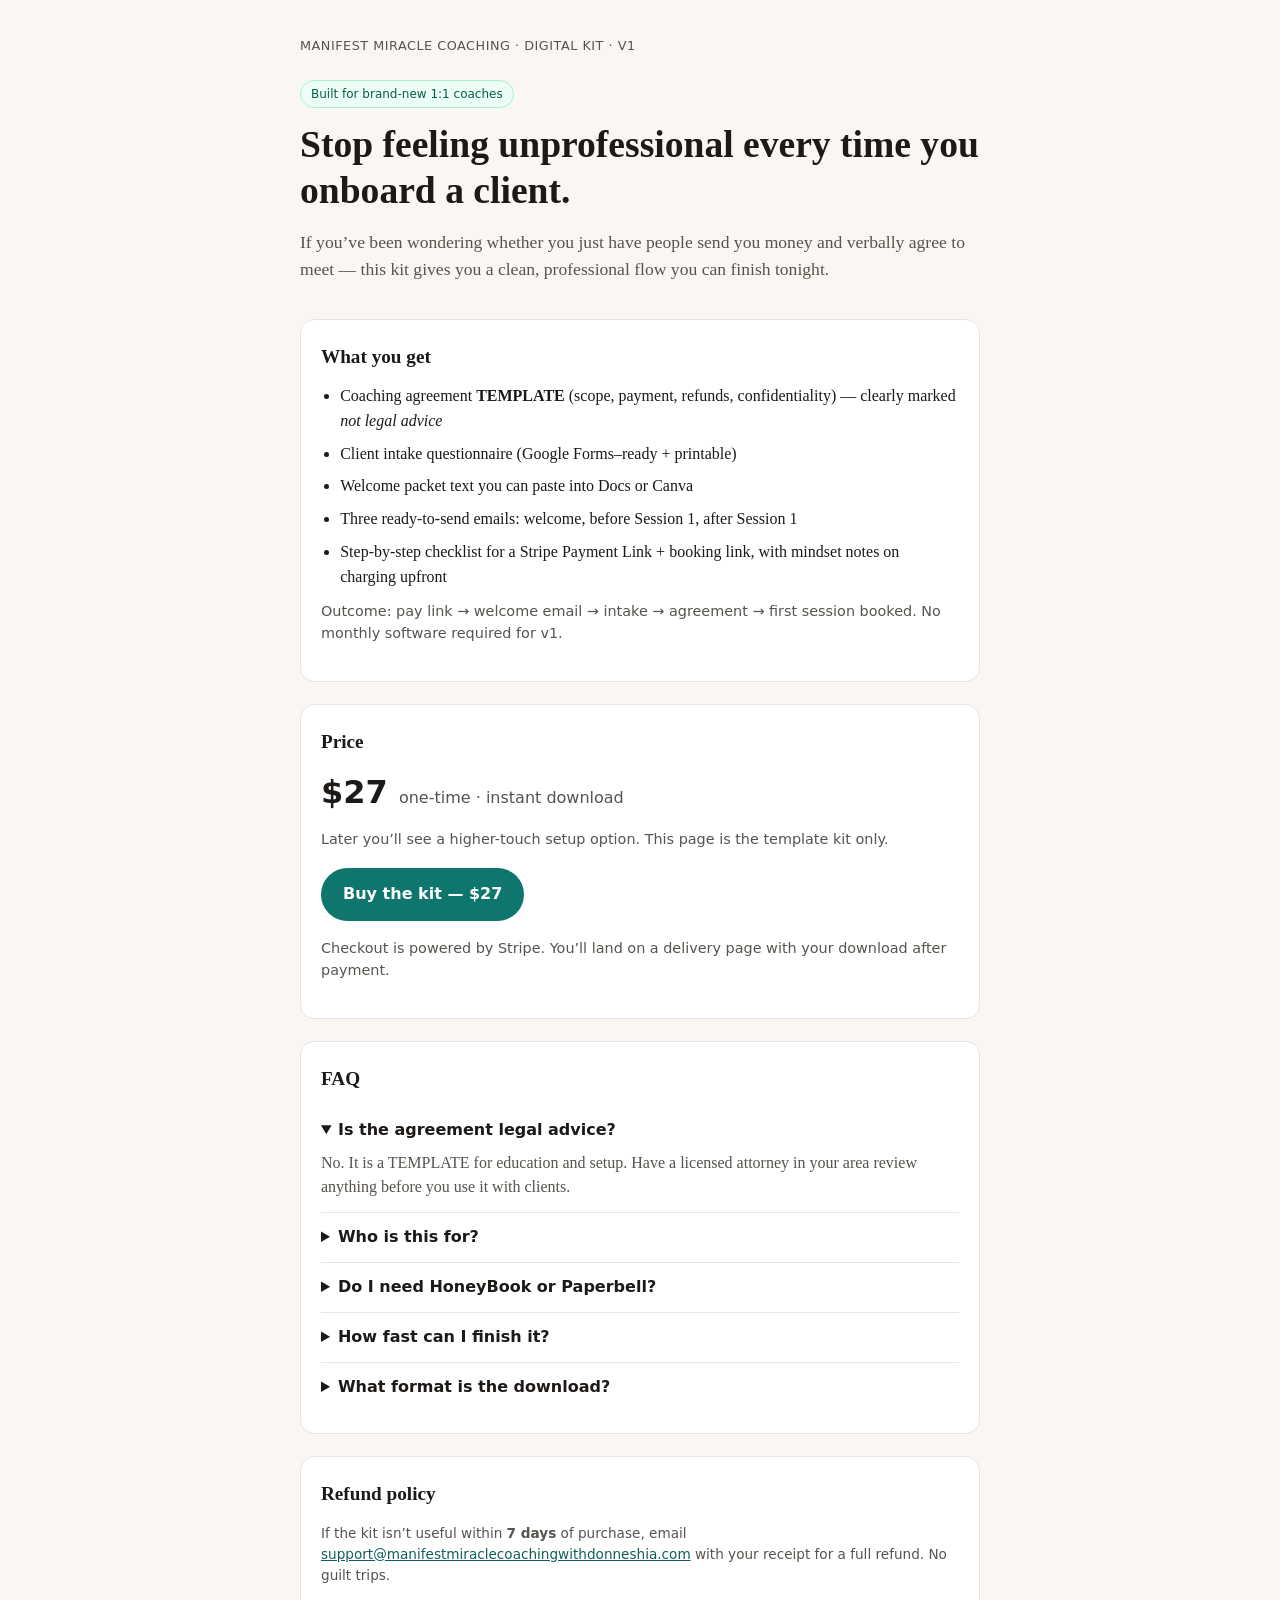
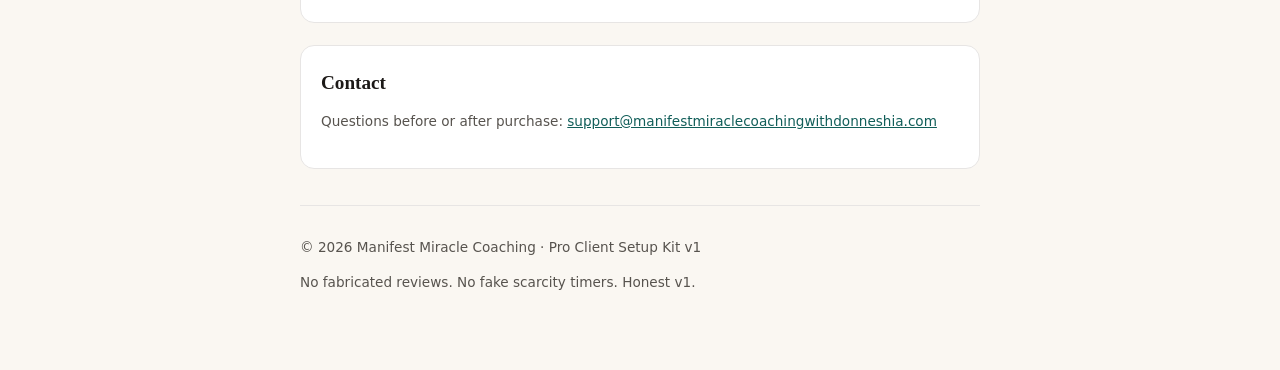
==== index.html @ d8ccd4b5 "Add kit landing, downloads, and thank-you page" ====
<!DOCTYPE html>
<html lang="en">
<head>
  <meta charset="utf-8" />
  <meta name="viewport" content="width=device-width, initial-scale=1" />
  <title>Pro Client Setup Kit for New Coaches — $27</title>
  <meta name="description" content="Go from send-me-money-and-we’ll-meet to a professional coaching client setup in one evening. Agreement template, intake, welcome packet, emails, Stripe checklist." />
  <link rel="stylesheet" href="styles.css" />
</head>
<body>
  <main class="wrap">
    <header>
      <p class="eyebrow">Manifest Miracle Coaching · Digital kit · v1</p>
      <p class="badge">Built for brand-new 1:1 coaches</p>
      <h1>Stop feeling unprofessional every time you onboard a client.</h1>
      <p class="lede">
        If you’ve been wondering whether you just have people send you money and verbally agree to meet —
        this kit gives you a clean, professional flow you can finish tonight.
      </p>
    </header>

    <section class="card" aria-labelledby="get">
      <h2 id="get">What you get</h2>
      <ul>
        <li>Coaching agreement <strong>TEMPLATE</strong> (scope, payment, refunds, confidentiality) — clearly marked <em>not legal advice</em></li>
        <li>Client intake questionnaire (Google Forms–ready + printable)</li>
        <li>Welcome packet text you can paste into Docs or Canva</li>
        <li>Three ready-to-send emails: welcome, before Session 1, after Session 1</li>
        <li>Step-by-step checklist for a Stripe Payment Link + booking link, with mindset notes on charging upfront</li>
      </ul>
      <p class="note">Outcome: pay link → welcome email → intake → agreement → first session booked. No monthly software required for v1.</p>
    </section>

    <section class="card" aria-labelledby="price">
      <h2 id="price">Price</h2>
      <p class="price">$27 <span>one-time · instant download</span></p>
      <p class="note">Later you’ll see a higher-touch setup option. This page is the template kit only.</p>
      <p style="margin-top:18px">
        <a class="btn" id="buy" href="https://buy.stripe.com/test_14A7sK9336e85cBgp98ww02">Buy the kit — $27</a>
      </p>
      <p class="note">Checkout is powered by Stripe. You’ll land on a delivery page with your download after payment.</p>
    </section>

    <section class="card" aria-labelledby="faq">
      <h2 id="faq">FAQ</h2>
      <details open>
        <summary>Is the agreement legal advice?</summary>
        <p>No. It is a TEMPLATE for education and setup. Have a licensed attorney in your area review anything before you use it with clients.</p>
      </details>
      <details>
        <summary>Who is this for?</summary>
        <p>New or early-stage 1:1 life/mindset coaches (roughly first 0–10 clients) who feel messy with PayPal, email, and spreadsheets.</p>
      </details>
      <details>
        <summary>Do I need HoneyBook or Paperbell?</summary>
        <p>Not for this kit. You’ll use Stripe + a free booking link (Google Appointment schedule or Calendly) and the docs in the download.</p>
      </details>
      <details>
        <summary>How fast can I finish it?</summary>
        <p>Most coaches can customize and wire the flow in one evening. The checklist walks you through it.</p>
      </details>
      <details>
        <summary>What format is the download?</summary>
        <p>A ZIP of Markdown templates plus a printable PDF of the same kit.</p>
      </details>
    </section>

    <section class="card" aria-labelledby="refund">
      <h2 id="refund">Refund policy</h2>
      <p class="legal">If the kit isn’t useful within <strong>7 days</strong> of purchase, email
        <a href="mailto:support@manifestmiraclecoachingwithdonneshia.com">support@manifestmiraclecoachingwithdonneshia.com</a>
        with your receipt for a full refund. No guilt trips.</p>
    </section>

    <section class="card" aria-labelledby="contact">
      <h2 id="contact">Contact</h2>
      <p class="legal">Questions before or after purchase:
        <a href="mailto:support@manifestmiraclecoachingwithdonneshia.com">support@manifestmiraclecoachingwithdonneshia.com</a>
      </p>
    </section>

    <footer>
      <p>© 2026 Manifest Miracle Coaching · Pro Client Setup Kit v1</p>
      <p>No fabricated reviews. No fake scarcity timers. Honest v1.</p>
    </footer>
  </main>
</body>
</html>
---- styles.css ----
:root {
  --bg: #faf7f2;
  --ink: #1c1917;
  --muted: #57534e;
  --card: #ffffff;
  --accent: #0f766e;
  --accent-dark: #115e59;
  --border: #e7e5e4;
  --warn: #9a3412;
}
* { box-sizing: border-box; }
html { scroll-behavior: smooth; }
body {
  margin: 0;
  font-family: Georgia, "Times New Roman", serif;
  color: var(--ink);
  background: var(--bg);
  line-height: 1.55;
}
.wrap { max-width: 720px; margin: 0 auto; padding: 24px 20px 64px; }
header { padding: 12px 0 8px; }
.eyebrow {
  font-family: system-ui, -apple-system, sans-serif;
  font-size: 0.8rem;
  letter-spacing: 0.04em;
  text-transform: uppercase;
  color: var(--muted);
  margin: 0 0 12px;
}
h1 {
  font-size: clamp(1.75rem, 5vw, 2.35rem);
  line-height: 1.2;
  margin: 0 0 16px;
  font-weight: 700;
}
.lede { font-size: 1.1rem; color: var(--muted); margin: 0 0 28px; }
.card {
  background: var(--card);
  border: 1px solid var(--border);
  border-radius: 14px;
  padding: 22px 20px;
  margin: 0 0 22px;
}
.card h2 {
  font-size: 1.2rem;
  margin: 0 0 12px;
}
ul { padding-left: 1.2rem; margin: 0; }
li { margin: 0 0 8px; }
.price {
  font-family: system-ui, -apple-system, sans-serif;
  font-size: 2rem;
  font-weight: 700;
  margin: 8px 0 4px;
}
.price span { font-size: 1rem; font-weight: 500; color: var(--muted); }
.btn {
  display: inline-block;
  font-family: system-ui, -apple-system, sans-serif;
  background: var(--accent);
  color: #fff;
  text-decoration: none;
  padding: 14px 22px;
  border-radius: 999px;
  font-weight: 600;
  border: none;
  cursor: pointer;
  font-size: 1rem;
}
.btn:hover, .btn:focus { background: var(--accent-dark); outline: 2px solid var(--accent-dark); outline-offset: 2px; }
.btn[aria-disabled="true"] { opacity: 0.55; pointer-events: none; }
.note { font-family: system-ui, sans-serif; font-size: 0.9rem; color: var(--muted); margin-top: 10px; }
details {
  border-top: 1px solid var(--border);
  padding: 12px 0;
}
details:first-of-type { border-top: none; }
summary {
  font-family: system-ui, sans-serif;
  font-weight: 600;
  cursor: pointer;
}
details p { margin: 8px 0 0; color: var(--muted); }
.legal {
  font-family: system-ui, sans-serif;
  font-size: 0.85rem;
  color: var(--muted);
}
.legal a { color: var(--accent-dark); }
footer {
  margin-top: 36px;
  padding-top: 18px;
  border-top: 1px solid var(--border);
  font-family: system-ui, sans-serif;
  font-size: 0.85rem;
  color: var(--muted);
}
.badge {
  display: inline-block;
  font-family: system-ui, sans-serif;
  font-size: 0.75rem;
  background: #ecfdf5;
  color: #065f46;
  border: 1px solid #a7f3d0;
  border-radius: 999px;
  padding: 4px 10px;
  margin-bottom: 14px;
}
.err {
  background: #fff7ed;
  border: 1px solid #fed7aa;
  color: var(--warn);
  padding: 14px 16px;
  border-radius: 10px;
  font-family: system-ui, sans-serif;
}
@media (max-width: 480px) {
  .wrap { padding: 18px 16px 48px; }
  .btn { width: 100%; text-align: center; }
}
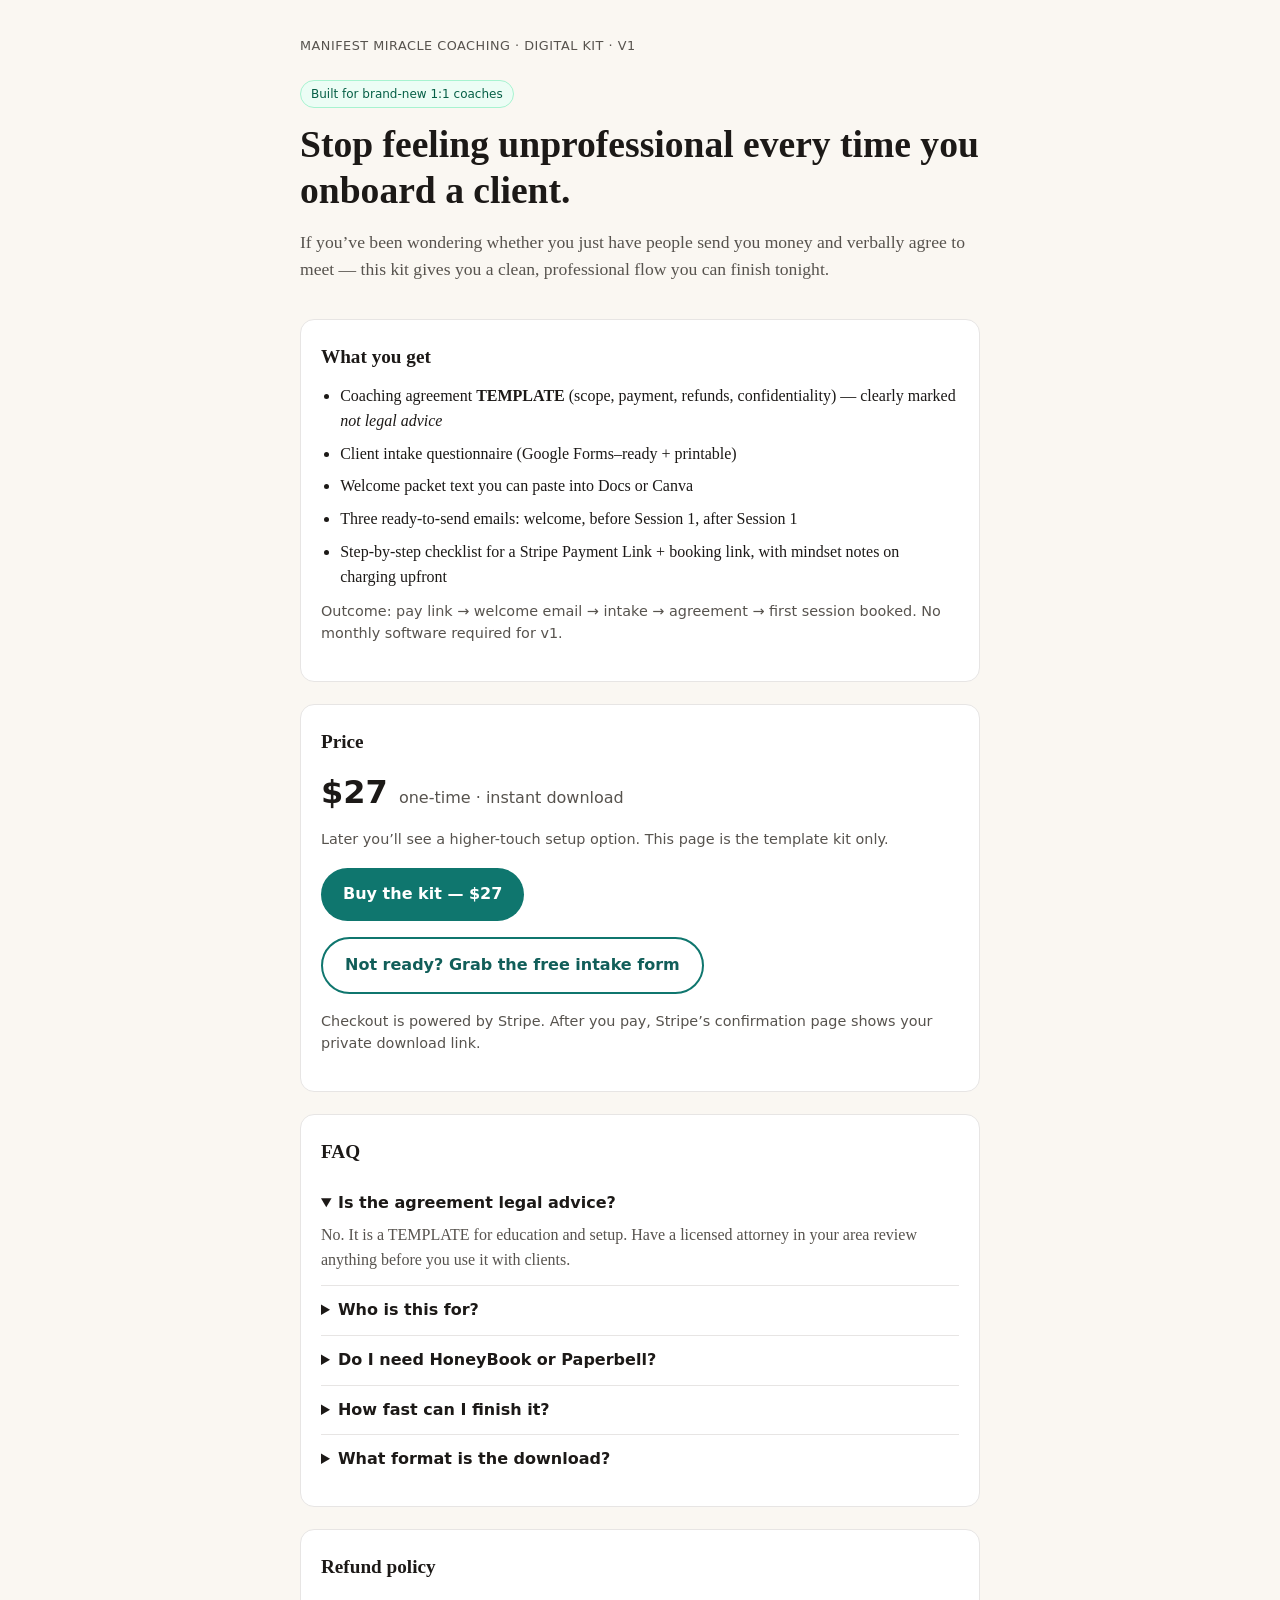
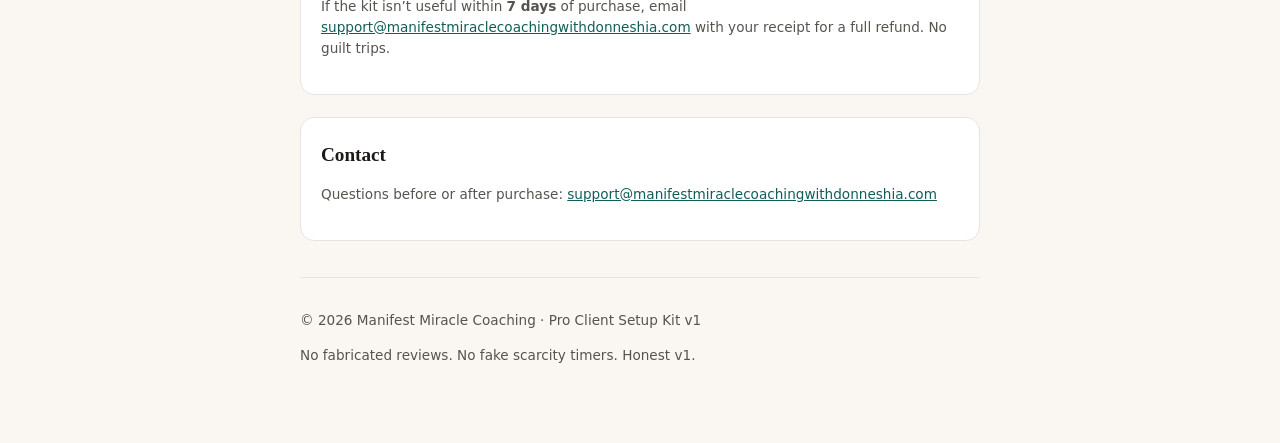
==== commit 0fd294a7: "Remove public paid kit downloads and add a free intake form CTA Paid ZIP and PDF are no longer hoste" ====
--- a/index.html
+++ b/index.html
@@ -36,9 +36,12 @@
       <p class="price">$27 <span>one-time · instant download</span></p>
       <p class="note">Later you’ll see a higher-touch setup option. This page is the template kit only.</p>
       <p style="margin-top:18px">
-        <a class="btn" id="buy" href="https://buy.stripe.com/test_14A7sK9336e85cBgp98ww02">Buy the kit — $27</a>
+        <a class="btn" id="buy" href="https://buy.stripe.com/6oUbJ05QRbysawV3Cn8ww00">Buy the kit — $27</a>
       </p>
-      <p class="note">Checkout is powered by Stripe. You’ll land on a delivery page with your download after payment.</p>
+      <p style="margin-top:14px">
+        <a class="btn btn-secondary" href="free-intake-form/">Not ready? Grab the free intake form</a>
+      </p>
+      <p class="note">Checkout is powered by Stripe. After you pay, Stripe’s confirmation page shows your private download link.</p>
     </section>
 
     <section class="card" aria-labelledby="faq">
--- a/styles.css
+++ b/styles.css
@@ -118,3 +118,60 @@
   .wrap { padding: 18px 16px 48px; }
   .btn { width: 100%; text-align: center; }
 }
+
+/* lead-magnet form styles */
+
+label {
+  display: block;
+  font-family: system-ui, -apple-system, sans-serif;
+  font-weight: 600;
+  font-size: 0.9rem;
+  margin: 0 0 6px;
+}
+input[type="text"],
+input[type="email"] {
+  width: 100%;
+  font-family: system-ui, -apple-system, sans-serif;
+  font-size: 1rem;
+  padding: 12px 14px;
+  border: 1px solid var(--border);
+  border-radius: 10px;
+  margin: 0 0 16px;
+  background: #fff;
+  color: var(--ink);
+}
+input[type="text"]:focus,
+input[type="email"]:focus {
+  outline: 2px solid var(--accent);
+  outline-offset: 2px;
+  border-color: var(--accent);
+}
+.hp {
+  position: absolute;
+  left: -9999px;
+  height: 0;
+  width: 0;
+  opacity: 0;
+}
+.privacy {
+  font-family: system-ui, sans-serif;
+  font-size: 0.85rem;
+  color: var(--muted);
+  margin-top: 14px;
+}
+.privacy a { color: var(--accent-dark); }
+.btn-secondary {
+  background: #fff;
+  color: var(--accent-dark);
+  border: 2px solid var(--accent);
+}
+.btn-secondary:hover,
+.btn-secondary:focus {
+  background: #ecfdf5;
+  color: var(--accent-dark);
+  outline: 2px solid var(--accent-dark);
+  outline-offset: 2px;
+}
+ol.steps { margin: 0; padding-left: 1.2rem; }
+ol.steps li { margin: 0 0 8px; }
+form .btn { margin-top: 4px; }
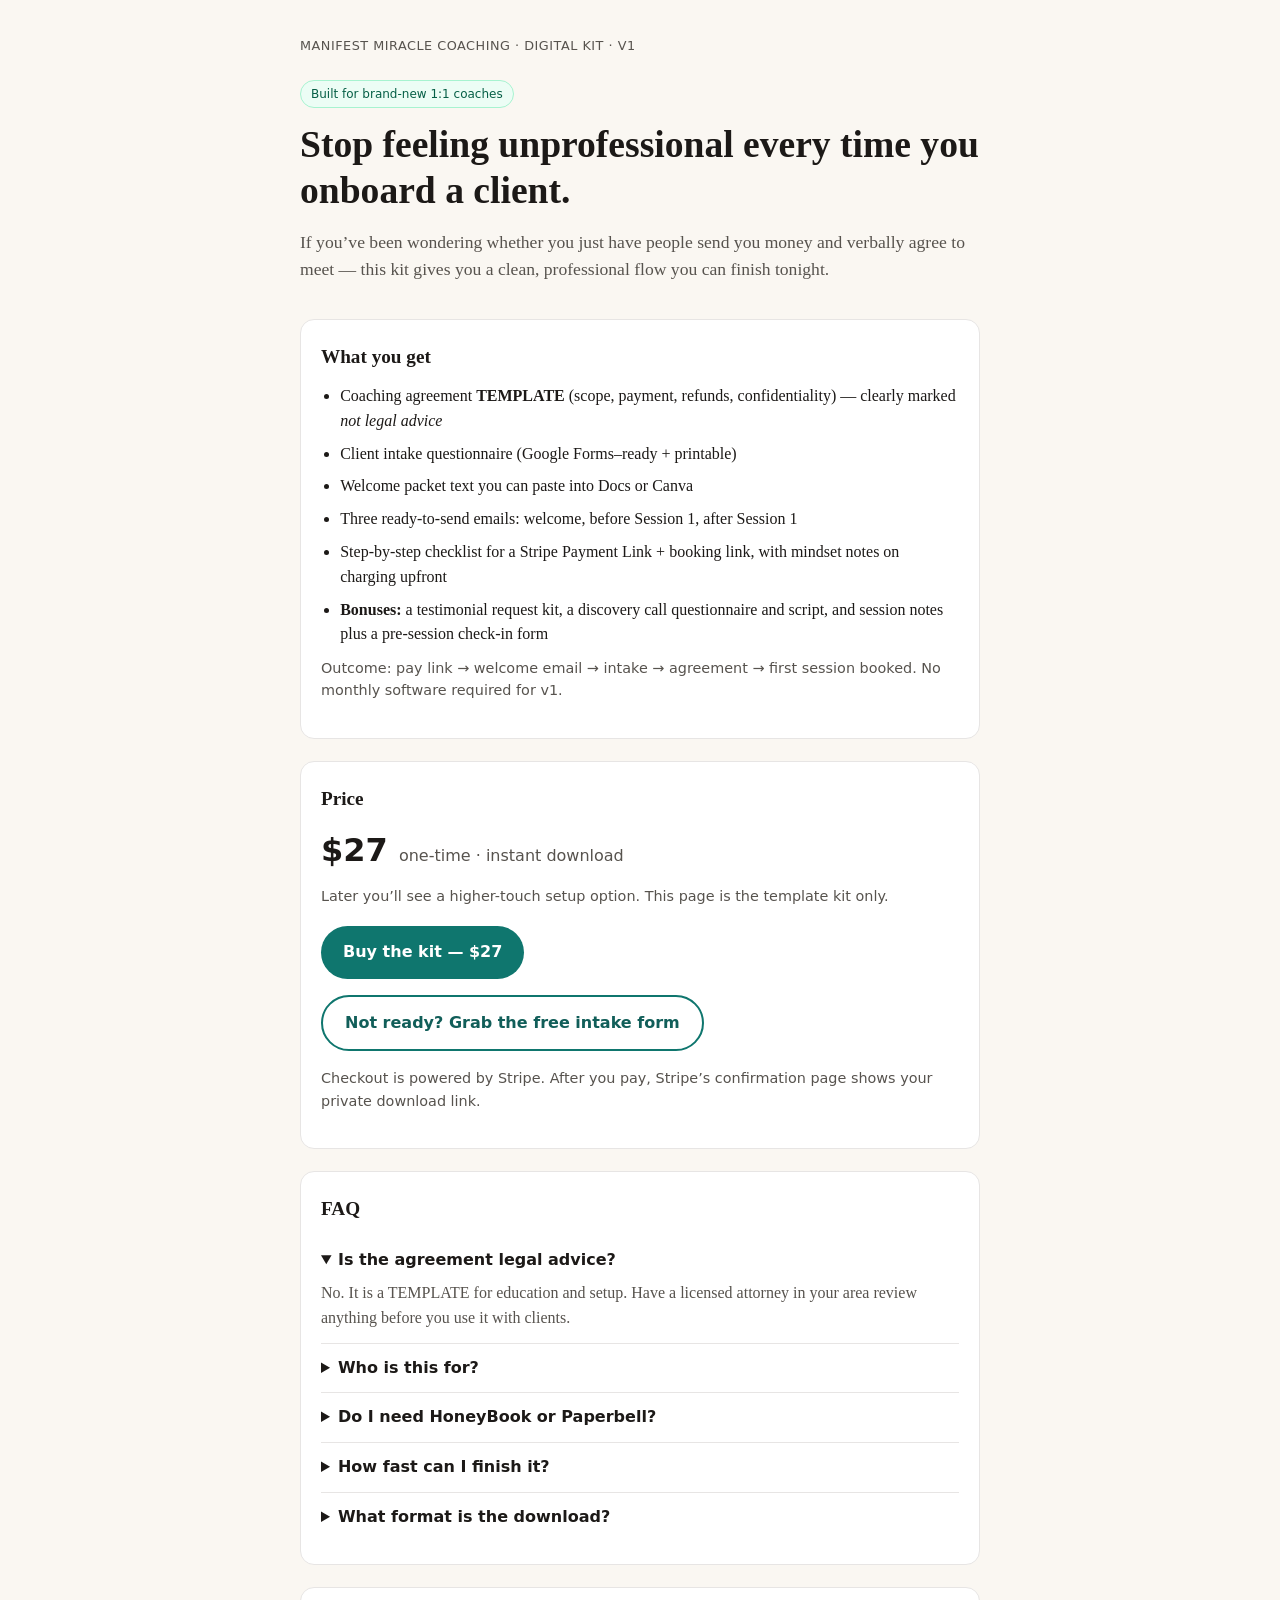
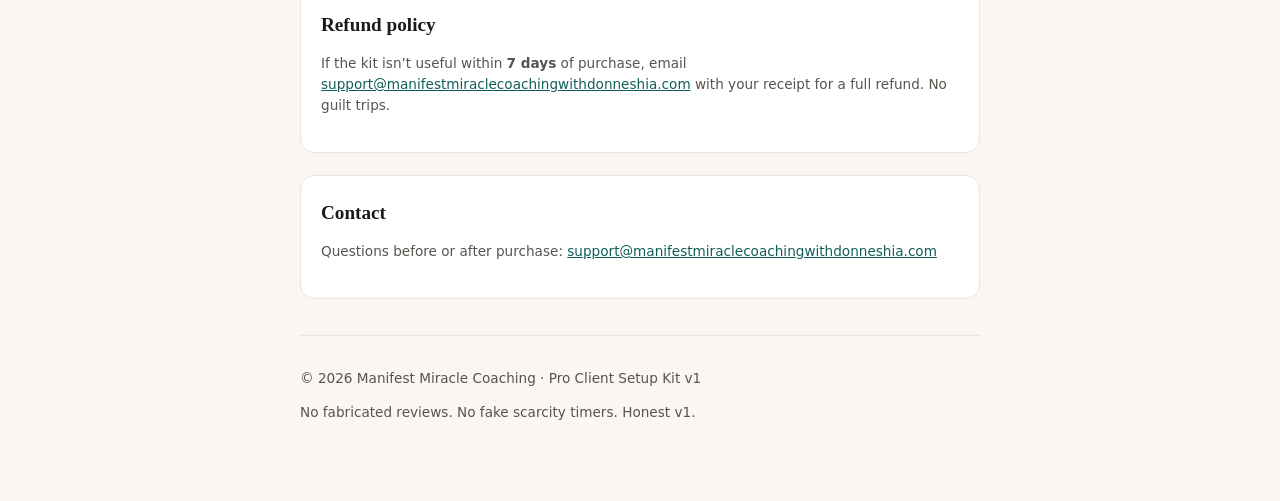
==== commit c2b1ac0a: "Add bonuses to the What you get list Name the three included add-ons: testimonial request kit, disco" ====
--- a/index.html
+++ b/index.html
@@ -27,6 +27,7 @@
         <li>Welcome packet text you can paste into Docs or Canva</li>
         <li>Three ready-to-send emails: welcome, before Session 1, after Session 1</li>
         <li>Step-by-step checklist for a Stripe Payment Link + booking link, with mindset notes on charging upfront</li>
+        <li><strong>Bonuses:</strong> a testimonial request kit, a discovery call questionnaire and script, and session notes plus a pre-session check-in form</li>
       </ul>
       <p class="note">Outcome: pay link → welcome email → intake → agreement → first session booked. No monthly software required for v1.</p>
     </section>
